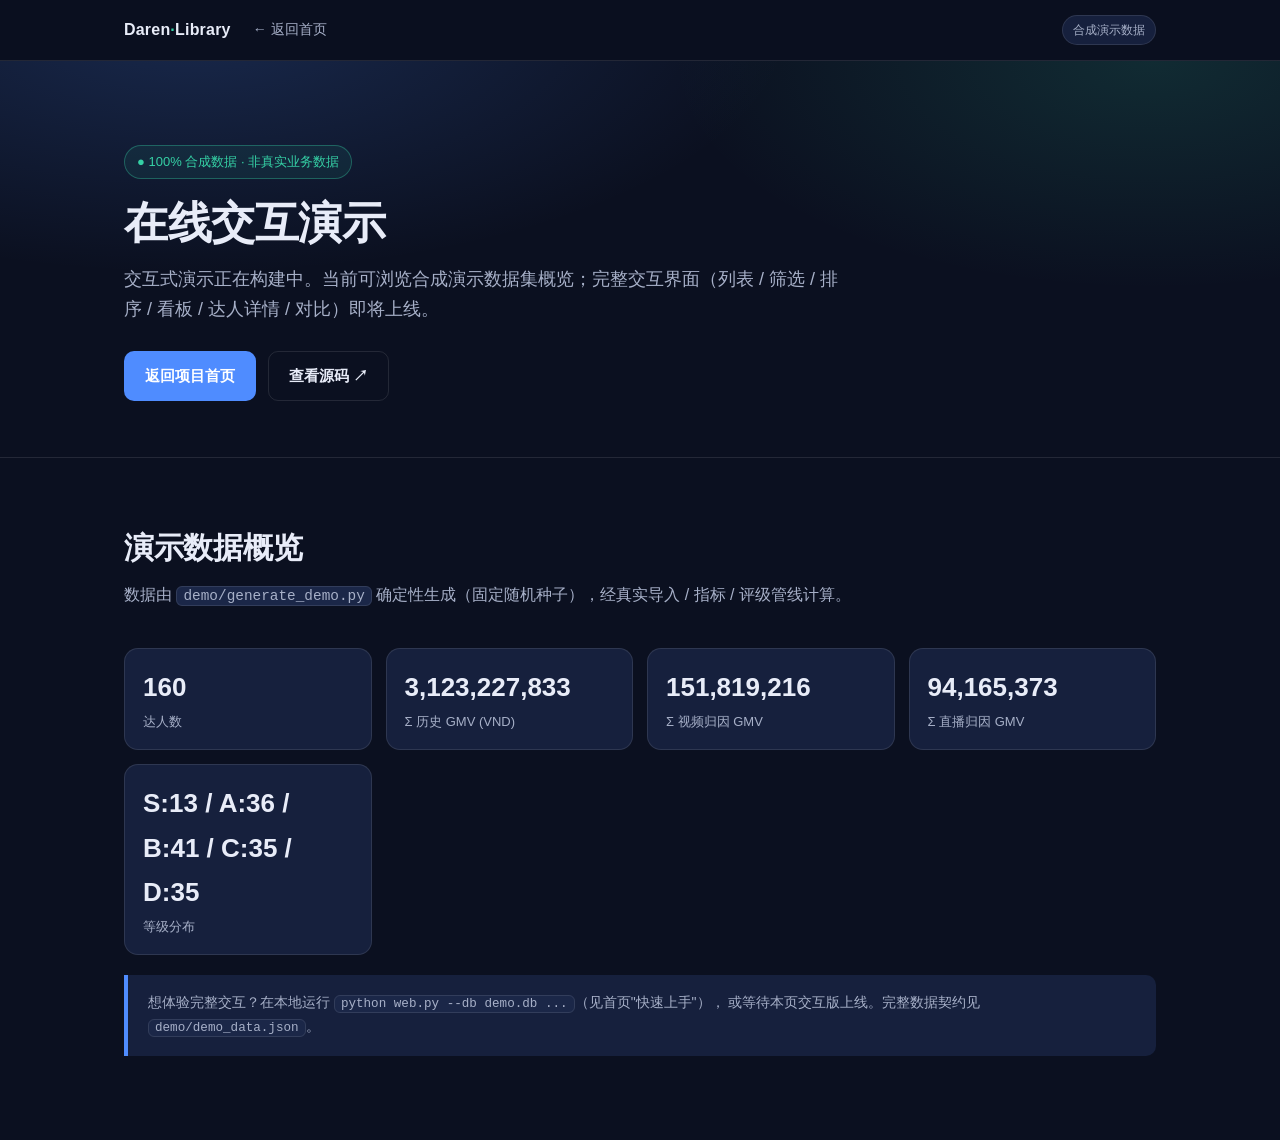
==== site/demo/index.html @ a2cd2994 "feat: 达人库智能管理与数据分析 — 应用 + 文档 + 合成演示 + GitHub Pages 站点 轻量级本地 Web 应用（零第三方依赖，仅 Python 3 标准库）： - 三表 Exce" ====
<!DOCTYPE html>
<html lang="zh-CN">
<head>
<meta charset="utf-8">
<meta name="viewport" content="width=device-width, initial-scale=1">
<title>在线演示 · 达人库</title>
<link rel="stylesheet" href="../assets/css/style.css">
</head>
<body>
<nav class="nav">
  <div class="wrap">
    <span class="brand">Daren<span class="dot">·</span>Library</span>
    <a class="link" href="../">← 返回首页</a>
    <span class="spacer"></span>
    <span class="pill">合成演示数据</span>
  </div>
</nav>
<header class="hero">
  <div class="wrap">
    <span class="kicker">● 100% 合成数据 · 非真实业务数据</span>
    <h1>在线交互演示</h1>
    <p class="lead">
      交互式演示正在构建中。当前可浏览合成演示数据集概览；完整交互界面（列表 / 筛选 / 排序 / 看板 / 达人详情 / 对比）即将上线。
    </p>
    <div class="cta">
      <a class="btn btn-primary" href="../">返回项目首页</a>
      <a class="btn btn-ghost" href="https://github.com/Leo-liz/daren-library">查看源码 ↗</a>
    </div>
  </div>
</header>
<section>
  <div class="wrap">
    <h2>演示数据概览</h2>
    <p class="sub">数据由 <code class="inline-code">demo/generate_demo.py</code> 确定性生成（固定随机种子），经真实导入 / 指标 / 评级管线计算。</p>
    <div id="overview" class="stats"></div>
    <div class="callout">
      <p>想体验完整交互？在本地运行 <code class="inline-code">python web.py --db demo.db ...</code>（见首页"快速上手"），
      或等待本页交互版上线。完整数据契约见 <code class="inline-code">demo/demo_data.json</code>。</p>
    </div>
  </div>
</section>
<script>
fetch('demo_data.json').then(r => r.json()).then(d => {
  const g = d.dashboard.grade_distribution || {};
  const el = document.getElementById('overview');
  const items = [
    ['达人数', d.dashboard.creator_count],
    ['Σ 历史 GMV (VND)', (d.dashboard.sum_historical_gmv || 0).toLocaleString()],
    ['Σ 视频归因 GMV', (d.dashboard.sum_video_attributed_gmv || 0).toLocaleString()],
    ['Σ 直播归因 GMV', (d.dashboard.sum_live_attributed_gmv || 0).toLocaleString()],
    ['等级分布', ['S','A','B','C','D'].map(k => (k + ':' + (g[k] || 0))).join(' / ')],
  ];
  el.innerHTML = items.map(([l, v]) =>
    '<div class="stat"><div class="num">' + v + '</div><div class="lbl">' + l + '</div></div>').join('');
}).catch(e => {
  document.getElementById('overview').innerHTML =
    '<div class="callout warn"><p>演示数据加载失败：' + e + '</p></div>';
});
</script>
</body>
</html>
---- site/assets/css/style.css ----
:root {
  --bg: #0b1020;
  --bg-soft: #121a33;
  --panel: #16203d;
  --panel-2: #1b2748;
  --ink: #e8ecf8;
  --ink-dim: #a7b0c8;
  --accent: #4f8cff;
  --accent-2: #35d0a5;
  --warn: #ffb454;
  --line: rgba(255, 255, 255, 0.10);
  --radius: 14px;
  --mono: ui-monospace, SFMono-Regular, Menlo, Consolas, "Liberation Mono", monospace;
}

* { box-sizing: border-box; }

html { scroll-behavior: smooth; }

body {
  margin: 0;
  background: var(--bg);
  color: var(--ink);
  font-family: -apple-system, BlinkMacSystemFont, "Segoe UI", "PingFang SC",
    "Hiragino Sans GB", "Microsoft YaHei", "Noto Sans SC", sans-serif;
  line-height: 1.7;
  -webkit-font-smoothing: antialiased;
}

a { color: var(--accent); text-decoration: none; }
a:hover { text-decoration: underline; }

.wrap { max-width: 1080px; margin: 0 auto; padding: 0 24px; }

/* ---------- top nav ---------- */
.nav {
  position: sticky; top: 0; z-index: 20;
  background: rgba(11, 16, 32, 0.86);
  backdrop-filter: blur(10px);
  border-bottom: 1px solid var(--line);
}
.nav .wrap { display: flex; align-items: center; gap: 22px; height: 60px; }
.nav .brand { font-weight: 700; color: var(--ink); letter-spacing: 0.2px; }
.nav .brand .dot { color: var(--accent-2); }
.nav a.link { color: var(--ink-dim); font-size: 14px; }
.nav a.link:hover { color: var(--ink); text-decoration: none; }
.nav .spacer { flex: 1; }
.nav .pill {
  font-size: 12px; padding: 4px 10px; border-radius: 999px;
  border: 1px solid var(--line); color: var(--ink-dim); background: var(--panel);
}

/* ---------- hero ---------- */
.hero { padding: 84px 0 56px; background:
  radial-gradient(1000px 420px at 15% -10%, rgba(79, 140, 255, 0.20), transparent 60%),
  radial-gradient(800px 380px at 90% 0%, rgba(53, 208, 165, 0.14), transparent 60%); }
.hero .kicker {
  display: inline-flex; align-items: center; gap: 8px;
  font-size: 13px; color: var(--accent-2);
  border: 1px solid rgba(53, 208, 165, 0.35); background: rgba(53, 208, 165, 0.08);
  padding: 5px 12px; border-radius: 999px; margin-bottom: 18px;
}
.hero h1 { font-size: 44px; line-height: 1.2; margin: 0 0 14px; letter-spacing: -0.5px; }
.hero h1 .grad { background: linear-gradient(90deg, var(--accent), var(--accent-2));
  -webkit-background-clip: text; background-clip: text; color: transparent; }
.hero p.lead { font-size: 18px; color: var(--ink-dim); max-width: 720px; margin: 0 0 26px; }
.hero .cta { display: flex; gap: 12px; flex-wrap: wrap; }
.btn {
  display: inline-flex; align-items: center; gap: 8px;
  padding: 11px 20px; border-radius: 10px; font-size: 15px; font-weight: 600;
  border: 1px solid transparent; cursor: pointer;
}
.btn:hover { text-decoration: none; transform: translateY(-1px); }
.btn-primary { background: var(--accent); color: #fff; }
.btn-ghost { background: transparent; color: var(--ink); border-color: var(--line); }
.btn-ghost:hover { border-color: var(--accent); }

/* ---------- stat strip ---------- */
.stats { display: grid; grid-template-columns: repeat(4, 1fr); gap: 14px; margin: 40px 0 0; }
.stat { background: var(--panel); border: 1px solid var(--line); border-radius: var(--radius); padding: 16px 18px; }
.stat .num { font-size: 26px; font-weight: 700; color: var(--ink); font-variant-numeric: tabular-nums; }
.stat .lbl { font-size: 13px; color: var(--ink-dim); margin-top: 2px; }

/* ---------- sections ---------- */
section { padding: 64px 0; border-top: 1px solid var(--line); }
section h2 { font-size: 30px; margin: 0 0 8px; letter-spacing: -0.3px; }
section .sub { color: var(--ink-dim); margin: 0 0 32px; max-width: 760px; }

/* feature cards */
.grid { display: grid; grid-template-columns: repeat(3, 1fr); gap: 16px; }
.card { background: var(--panel); border: 1px solid var(--line); border-radius: var(--radius); padding: 20px; }
.card h3 { margin: 0 0 8px; font-size: 16px; display: flex; align-items: center; gap: 8px; }
.card h3 .ico { color: var(--accent-2); }
.card p { margin: 0; color: var(--ink-dim); font-size: 14px; }

/* screenshots */
.shots { display: grid; grid-template-columns: repeat(2, 1fr); gap: 18px; }
.shot { background: var(--panel); border: 1px solid var(--line); border-radius: var(--radius); overflow: hidden; }
.shot img { width: 100%; display: block; border-bottom: 1px solid var(--line); }
.shot .cap { padding: 12px 16px; font-size: 14px; color: var(--ink-dim); }
.shot .cap b { color: var(--ink); }

/* architecture diagram */
.arch { background: var(--panel); border: 1px solid var(--line); border-radius: var(--radius); padding: 26px; }
.arch .row { display: grid; grid-template-columns: repeat(3, 1fr); gap: 14px; }
.arch .node { background: var(--panel-2); border: 1px solid var(--line); border-radius: 10px; padding: 14px 16px; text-align: center; }
.arch .node .t { font-weight: 600; font-size: 14px; }
.arch .node .d { font-size: 12px; color: var(--ink-dim); margin-top: 4px; }
.arch .flow { text-align: center; color: var(--accent); font-size: 20px; padding: 8px 0; }
.arch .node.src { border-color: rgba(255, 180, 84, 0.4); }
.arch .node.core { border-color: rgba(79, 140, 255, 0.5); }
.arch .node.out { border-color: rgba(53, 208, 165, 0.4); }

/* code block */
pre {
  background: #0d1428; border: 1px solid var(--line); border-radius: 10px;
  padding: 16px 18px; overflow-x: auto; font-family: var(--mono); font-size: 13.5px; line-height: 1.6;
  color: #cfe0ff;
}
code { font-family: var(--mono); }
.inline-code { background: var(--panel-2); border: 1px solid var(--line); border-radius: 6px; padding: 1px 6px; font-size: 0.9em; }

/* tables */
table { width: 100%; border-collapse: collapse; font-size: 14px; }
th, td { text-align: left; padding: 10px 12px; border-bottom: 1px solid var(--line); }
th { color: var(--ink-dim); font-weight: 600; font-size: 13px; }
td { color: var(--ink); }

/* grade badges */
.grade { display: inline-block; min-width: 26px; text-align: center; padding: 2px 8px; border-radius: 6px; font-weight: 700; font-size: 13px; }
.g-S { background: rgba(53, 208, 165, 0.18); color: var(--accent-2); border: 1px solid rgba(53,208,165,.4); }
.g-A { background: rgba(79, 140, 255, 0.18); color: var(--accent); border: 1px solid rgba(79,140,255,.4); }
.g-B { background: rgba(167, 176, 200, 0.16); color: var(--ink-dim); border: 1px solid var(--line); }
.g-C { background: rgba(255, 180, 84, 0.14); color: var(--warn); border: 1px solid rgba(255,180,84,.4); }
.g-D { background: rgba(255, 107, 107, 0.12); color: #ff8484; border: 1px solid rgba(255,107,107,.35); }

/* callout */
.callout { background: var(--panel); border-left: 4px solid var(--accent); border-radius: 0 10px 10px 0; padding: 16px 20px; margin: 20px 0; }
.callout.warn { border-left-color: var(--warn); }
.callout p { margin: 0; color: var(--ink-dim); font-size: 14px; }
.callout b { color: var(--ink); }

/* footer */
footer { border-top: 1px solid var(--line); padding: 34px 0 46px; color: var(--ink-dim); font-size: 14px; }
footer .wrap { display: flex; flex-wrap: wrap; gap: 18px; align-items: center; }
footer .spacer { flex: 1; }

@media (max-width: 860px) {
  .grid, .shots, .arch .row, .stats { grid-template-columns: 1fr; }
  .hero h1 { font-size: 34px; }
}
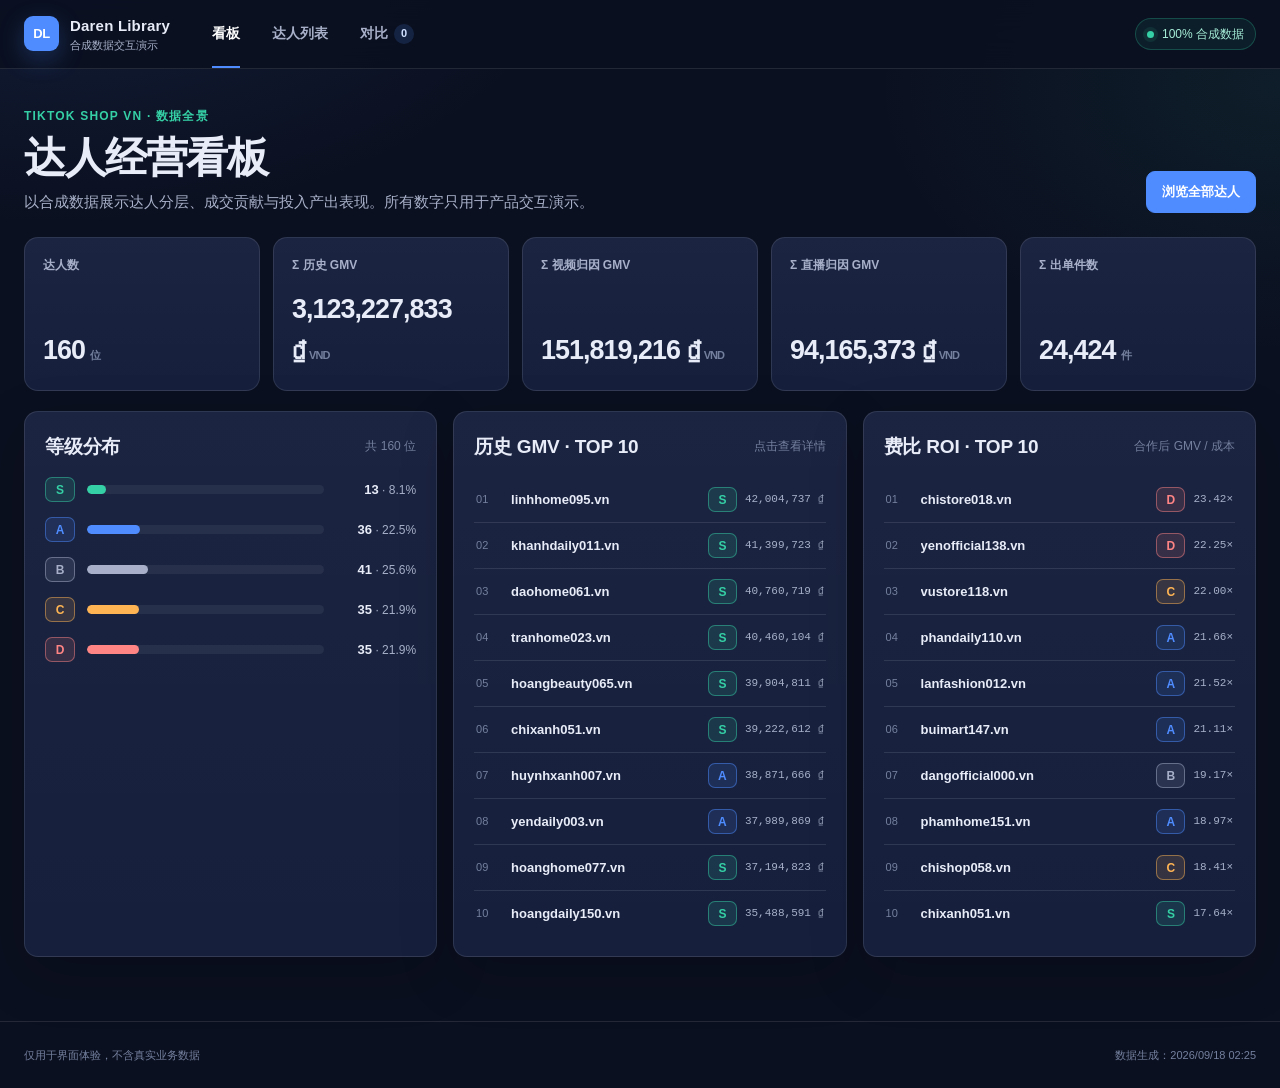
==== commit 4f65b4b2: "feat(site): 交互式合成数据演示（看板/列表/详情/对比） 纯静态 SPA（hash 路由，原生 JS/CSS，无构建/无 npm/无 CDN），消费 site/demo/demo_data" ====
--- a/site/demo/index.html
+++ b/site/demo/index.html
@@ -1,61 +1,55 @@
-<!DOCTYPE html>
+<!doctype html>
 <html lang="zh-CN">
 <head>
-<meta charset="utf-8">
-<meta name="viewport" content="width=device-width, initial-scale=1">
-<title>在线演示 · 达人库</title>
-<link rel="stylesheet" href="../assets/css/style.css">
+  <meta charset="utf-8">
+  <meta name="viewport" content="width=device-width, initial-scale=1">
+  <meta name="description" content="达人库合成数据交互演示">
+  <meta name="theme-color" content="#0b1020">
+  <title>达人库 · 合成数据演示</title>
+  <link rel="icon" href="data:image/svg+xml,%3Csvg xmlns='http://www.w3.org/2000/svg' viewBox='0 0 64 64'%3E%3Crect width='64' height='64' rx='16' fill='%234f8cff'/%3E%3Ctext x='32' y='41' text-anchor='middle' font-family='Arial' font-size='25' font-weight='700' fill='white'%3EDL%3C/text%3E%3C/svg%3E">
+  <link rel="stylesheet" href="./demo.css">
 </head>
 <body>
-<nav class="nav">
-  <div class="wrap">
-    <span class="brand">Daren<span class="dot">·</span>Library</span>
-    <a class="link" href="../">← 返回首页</a>
-    <span class="spacer"></span>
-    <span class="pill">合成演示数据</span>
-  </div>
-</nav>
-<header class="hero">
-  <div class="wrap">
-    <span class="kicker">● 100% 合成数据 · 非真实业务数据</span>
-    <h1>在线交互演示</h1>
-    <p class="lead">
-      交互式演示正在构建中。当前可浏览合成演示数据集概览；完整交互界面（列表 / 筛选 / 排序 / 看板 / 达人详情 / 对比）即将上线。
-    </p>
-    <div class="cta">
-      <a class="btn btn-primary" href="../">返回项目首页</a>
-      <a class="btn btn-ghost" href="https://github.com/Leo-liz/daren-library">查看源码 ↗</a>
+  <a class="skip-link" href="#app">跳到主要内容</a>
+  <header class="topbar">
+    <div class="shell topbar-inner">
+      <a class="brand" href="#/dashboard" aria-label="达人库演示首页">
+        <span class="brand-mark" aria-hidden="true">DL</span>
+        <span><strong>Daren Library</strong><small>合成数据交互演示</small></span>
+      </a>
+      <nav class="primary-nav" aria-label="主要导航">
+        <a href="#/dashboard" data-nav="dashboard">看板</a>
+        <a href="#/creators" data-nav="creators">达人列表</a>
+        <a href="#/compare" data-nav="compare">对比 <span id="compare-count" class="nav-count">0</span></a>
+      </nav>
+      <div class="synthetic-chip" title="页面只读取仓库内的合成数据">
+        <span class="status-dot" aria-hidden="true"></span>100% 合成数据
+      </div>
     </div>
-  </div>
-</header>
-<section>
-  <div class="wrap">
-    <h2>演示数据概览</h2>
-    <p class="sub">数据由 <code class="inline-code">demo/generate_demo.py</code> 确定性生成（固定随机种子），经真实导入 / 指标 / 评级管线计算。</p>
-    <div id="overview" class="stats"></div>
-    <div class="callout">
-      <p>想体验完整交互？在本地运行 <code class="inline-code">python web.py --db demo.db ...</code>（见首页"快速上手"），
-      或等待本页交互版上线。完整数据契约见 <code class="inline-code">demo/demo_data.json</code>。</p>
+  </header>
+
+  <main id="app" class="shell main" tabindex="-1" aria-live="polite">
+    <section class="loading-state" aria-label="正在加载演示数据">
+      <div class="loading-copy">
+        <span class="eyebrow">正在读取 demo_data.json</span>
+        <h1>准备达人数据</h1>
+        <p id="loading-label">正在加载本地合成数据…</p>
+      </div>
+      <div class="progress-track" aria-hidden="true"><span id="loading-progress"></span></div>
+      <div class="skeleton-grid">
+        <span></span><span></span><span></span><span></span><span></span>
+      </div>
+    </section>
+  </main>
+
+  <footer class="footer">
+    <div class="shell footer-inner">
+      <span>仅用于界面体验，不含真实业务数据</span>
+      <span id="data-timestamp">数据加载中</span>
     </div>
-  </div>
-</section>
-<script>
-fetch('demo_data.json').then(r => r.json()).then(d => {
-  const g = d.dashboard.grade_distribution || {};
-  const el = document.getElementById('overview');
-  const items = [
-    ['达人数', d.dashboard.creator_count],
-    ['Σ 历史 GMV (VND)', (d.dashboard.sum_historical_gmv || 0).toLocaleString()],
-    ['Σ 视频归因 GMV', (d.dashboard.sum_video_attributed_gmv || 0).toLocaleString()],
-    ['Σ 直播归因 GMV', (d.dashboard.sum_live_attributed_gmv || 0).toLocaleString()],
-    ['等级分布', ['S','A','B','C','D'].map(k => (k + ':' + (g[k] || 0))).join(' / ')],
-  ];
-  el.innerHTML = items.map(([l, v]) =>
-    '<div class="stat"><div class="num">' + v + '</div><div class="lbl">' + l + '</div></div>').join('');
-}).catch(e => {
-  document.getElementById('overview').innerHTML =
-    '<div class="callout warn"><p>演示数据加载失败：' + e + '</p></div>';
-});
-</script>
+  </footer>
+  <div id="toast" class="toast" role="status" aria-live="polite"></div>
+  <noscript><div class="noscript">此演示需要启用 JavaScript。</div></noscript>
+  <script src="./app.js" defer></script>
 </body>
 </html>
--- a/site/demo/demo.css
+++ b/site/demo/demo.css
@@ -0,0 +1,327 @@
+:root {
+  color-scheme: dark;
+  --bg: #0b1020;
+  --bg-soft: #10182f;
+  --panel: #16203d;
+  --panel-2: #1b2748;
+  --panel-3: #202e52;
+  --ink: #e8ecf8;
+  --ink-dim: #a7b0c8;
+  --ink-faint: #74809e;
+  --accent: #4f8cff;
+  --accent-2: #35d0a5;
+  --warn: #ffb454;
+  --danger: #ff8484;
+  --line: rgba(255, 255, 255, 0.1);
+  --line-strong: rgba(255, 255, 255, 0.18);
+  --radius: 14px;
+  --radius-sm: 9px;
+  --shadow: 0 18px 55px rgba(0, 0, 0, 0.2);
+  --font: -apple-system, BlinkMacSystemFont, "Segoe UI", "PingFang SC", "Hiragino Sans GB", "Microsoft YaHei", sans-serif;
+  --mono: ui-monospace, SFMono-Regular, Menlo, Consolas, monospace;
+}
+
+* { box-sizing: border-box; }
+html { min-width: 320px; scroll-behavior: smooth; }
+body {
+  margin: 0;
+  min-height: 100vh;
+  background:
+    radial-gradient(900px 520px at 4% -8%, rgba(79, 140, 255, 0.12), transparent 60%),
+    radial-gradient(700px 460px at 100% 8%, rgba(53, 208, 165, 0.07), transparent 58%),
+    var(--bg);
+  color: var(--ink);
+  font-family: var(--font);
+  line-height: 1.55;
+  -webkit-font-smoothing: antialiased;
+}
+button, input, select { font: inherit; }
+button, a { -webkit-tap-highlight-color: transparent; }
+a { color: inherit; text-decoration: none; }
+button { color: inherit; }
+
+.skip-link {
+  position: fixed; left: 16px; top: -60px; z-index: 100;
+  padding: 10px 14px; border-radius: 8px; background: var(--accent); color: #fff;
+}
+.skip-link:focus { top: 12px; }
+.shell { width: min(1440px, calc(100% - 48px)); margin-inline: auto; }
+.topbar {
+  position: sticky; top: 0; z-index: 30;
+  border-bottom: 1px solid var(--line);
+  background: rgba(11, 16, 32, 0.9);
+  backdrop-filter: blur(16px);
+}
+.topbar-inner { min-height: 68px; display: flex; align-items: center; gap: 28px; }
+.brand { display: inline-flex; align-items: center; gap: 11px; min-width: max-content; }
+.brand-mark {
+  display: grid; place-items: center; width: 35px; height: 35px; border-radius: 9px;
+  background: var(--accent); color: #fff; font-weight: 800; font-size: 13px; letter-spacing: -.4px;
+  box-shadow: 0 8px 24px rgba(79, 140, 255, .25);
+}
+.brand strong { display: block; font-size: 15px; letter-spacing: .2px; }
+.brand small { display: block; color: var(--ink-dim); font-size: 11px; font-weight: 500; }
+.primary-nav { display: flex; align-self: stretch; align-items: stretch; gap: 4px; }
+.primary-nav a {
+  position: relative; display: inline-flex; align-items: center; gap: 6px;
+  padding: 0 14px; color: var(--ink-dim); font-size: 14px; font-weight: 650;
+}
+.primary-nav a:hover { color: var(--ink); }
+.primary-nav a[aria-current="page"] { color: #fff; }
+.primary-nav a[aria-current="page"]::after {
+  content: ""; position: absolute; left: 14px; right: 14px; bottom: 0; height: 2px; background: var(--accent);
+}
+.nav-count {
+  min-width: 20px; height: 20px; padding: 0 6px; border-radius: 999px; display: inline-grid; place-items: center;
+  color: #cfe0ff; background: rgba(79, 140, 255, .16); font-size: 11px;
+}
+.synthetic-chip {
+  margin-left: auto; display: inline-flex; align-items: center; gap: 8px; white-space: nowrap;
+  border: 1px solid rgba(53, 208, 165, .26); background: rgba(53, 208, 165, .07);
+  border-radius: 999px; padding: 6px 11px; color: #a7efd9; font-size: 12px;
+}
+.status-dot { width: 7px; height: 7px; border-radius: 50%; background: var(--accent-2); box-shadow: 0 0 0 4px rgba(53, 208, 165, .1); }
+
+.main { min-height: calc(100vh - 135px); padding-block: 38px 64px; }
+.main:focus { outline: none; }
+.page-head { display: flex; align-items: end; justify-content: space-between; gap: 24px; margin-bottom: 24px; }
+.eyebrow { display: block; margin-bottom: 8px; color: var(--accent-2); font-size: 12px; font-weight: 750; letter-spacing: .1em; text-transform: uppercase; }
+h1, h2, h3, p { margin-top: 0; }
+h1 { margin-bottom: 8px; font-size: clamp(28px, 4vw, 42px); line-height: 1.15; letter-spacing: -.035em; }
+h2 { margin-bottom: 16px; font-size: 19px; letter-spacing: -.01em; }
+h3 { font-size: 15px; }
+.lede { max-width: 760px; margin-bottom: 0; color: var(--ink-dim); font-size: 15px; }
+.head-actions { display: flex; gap: 10px; flex-wrap: wrap; justify-content: flex-end; }
+.btn {
+  min-height: 42px; display: inline-flex; align-items: center; justify-content: center; gap: 8px;
+  padding: 9px 15px; border: 1px solid var(--line-strong); border-radius: var(--radius-sm);
+  background: var(--panel); color: var(--ink); font-weight: 700; font-size: 13px; cursor: pointer;
+  transition: border-color .16s ease, background .16s ease, transform .16s ease;
+}
+.btn:hover { border-color: rgba(79, 140, 255, .62); background: var(--panel-2); }
+.btn:active { transform: translateY(1px); }
+.btn-primary { border-color: var(--accent); background: var(--accent); color: #fff; }
+.btn-primary:hover { background: #649aff; }
+.btn-quiet { min-height: 34px; padding: 6px 10px; background: transparent; }
+.btn-danger { color: #ffc1c1; border-color: rgba(255, 132, 132, .25); }
+.btn[disabled] { opacity: .45; pointer-events: none; }
+
+.stats-grid { display: grid; grid-template-columns: repeat(5, minmax(0, 1fr)); gap: 13px; margin-bottom: 20px; }
+.stat-card, .panel, .metric-card {
+  border: 1px solid var(--line); background: linear-gradient(180deg, rgba(255,255,255,.018), transparent), var(--panel);
+  border-radius: var(--radius);
+}
+.stat-card { min-height: 126px; padding: 18px; display: flex; flex-direction: column; justify-content: space-between; }
+.stat-card .label { color: var(--ink-dim); font-size: 12px; font-weight: 650; }
+.stat-card .value { margin-top: 14px; font-size: clamp(21px, 2.1vw, 30px); font-weight: 780; letter-spacing: -.035em; font-variant-numeric: tabular-nums; }
+.stat-card .unit { margin-left: 5px; color: var(--ink-faint); font-size: 11px; font-weight: 600; }
+.dashboard-grid { display: grid; grid-template-columns: minmax(0, 1.05fr) minmax(0, 1fr) minmax(0, 1fr); gap: 16px; }
+.panel { min-width: 0; padding: 20px; box-shadow: var(--shadow); }
+.panel-head { display: flex; align-items: center; justify-content: space-between; gap: 12px; margin-bottom: 16px; }
+.panel-head h2, .panel-head h3 { margin: 0; }
+.panel-note { color: var(--ink-faint); font-size: 12px; }
+
+.grade-chart { display: grid; gap: 15px; }
+.grade-row { display: grid; grid-template-columns: 30px minmax(0, 1fr) 80px; gap: 12px; align-items: center; }
+.grade-track { height: 9px; border-radius: 999px; background: rgba(255,255,255,.06); overflow: hidden; }
+.grade-bar { display: block; height: 100%; width: var(--bar-width); border-radius: inherit; background: var(--grade-color); }
+.grade-value { text-align: right; color: var(--ink-dim); font-size: 12px; font-variant-numeric: tabular-nums; }
+.grade-value strong { color: var(--ink); font-size: 13px; }
+.grade-badge {
+  display: inline-grid; place-items: center; min-width: 29px; height: 25px; padding: 0 8px;
+  border: 1px solid color-mix(in srgb, var(--grade-color) 48%, transparent);
+  border-radius: 7px; background: color-mix(in srgb, var(--grade-color) 13%, transparent);
+  color: var(--grade-color); font-size: 12px; font-weight: 800;
+}
+.grade-S { --grade-color: #35d0a5; }
+.grade-A { --grade-color: #4f8cff; }
+.grade-B { --grade-color: #a7b0c8; }
+.grade-C { --grade-color: #ffb454; }
+.grade-D { --grade-color: #ff8484; }
+
+.rank-list { margin: 0; padding: 0; list-style: none; }
+.rank-item { border-top: 1px solid var(--line); }
+.rank-item:first-child { border-top: 0; }
+.rank-link { display: grid; grid-template-columns: 25px minmax(0, 1fr) auto; gap: 10px; align-items: center; padding: 10px 2px; border-radius: 7px; }
+.rank-link:hover { background: rgba(255,255,255,.025); }
+.rank-no { color: var(--ink-faint); font-size: 11px; font-variant-numeric: tabular-nums; }
+.rank-name { overflow: hidden; text-overflow: ellipsis; white-space: nowrap; font-size: 13px; font-weight: 650; }
+.rank-meta { display: flex; align-items: center; gap: 8px; }
+.rank-value { color: var(--ink-dim); font-family: var(--mono); font-size: 11px; font-variant-numeric: tabular-nums; }
+
+.filter-panel { margin-bottom: 16px; padding: 16px; }
+.filter-grid { display: grid; grid-template-columns: minmax(220px, 1.4fr) minmax(175px, .75fr) minmax(185px, .8fr) minmax(270px, 1fr); gap: 13px; align-items: end; }
+.field { display: grid; gap: 7px; min-width: 0; }
+.field > label, .field > span { color: var(--ink-dim); font-size: 11px; font-weight: 700; }
+.control {
+  width: 100%; min-height: 42px; border: 1px solid var(--line-strong); border-radius: var(--radius-sm);
+  background: #10182f; color: var(--ink); padding: 8px 11px; outline: none;
+}
+.control::placeholder { color: #68738f; }
+.control:focus { border-color: var(--accent); box-shadow: 0 0 0 3px rgba(79, 140, 255, .13); }
+.grade-filter { min-height: 42px; display: flex; align-items: center; gap: 5px; flex-wrap: wrap; }
+.grade-choice input { position: absolute; opacity: 0; pointer-events: none; }
+.grade-choice span {
+  width: 35px; height: 34px; display: grid; place-items: center; border: 1px solid var(--line);
+  border-radius: 7px; color: var(--ink-dim); background: var(--bg-soft); cursor: pointer; font-size: 12px; font-weight: 800;
+}
+.grade-choice input:focus-visible + span { outline: 2px solid var(--accent); outline-offset: 2px; }
+.grade-choice input:checked + span { color: var(--grade-color); border-color: color-mix(in srgb, var(--grade-color) 55%, transparent); background: color-mix(in srgb, var(--grade-color) 12%, transparent); }
+.range-inputs { display: grid; grid-template-columns: 1fr 16px 1fr; gap: 7px; align-items: center; }
+.range-inputs i { color: var(--ink-faint); font-style: normal; text-align: center; }
+.result-bar { display: flex; justify-content: space-between; align-items: center; gap: 14px; margin: 17px 2px 11px; color: var(--ink-dim); font-size: 12px; }
+.result-bar strong { color: var(--ink); }
+.compare-hint { color: #b8caf4; }
+
+.table-wrap { width: 100%; overflow: auto; border: 1px solid var(--line); border-radius: var(--radius); background: var(--panel); }
+table { width: 100%; border-collapse: collapse; font-size: 12px; }
+th, td { padding: 12px 13px; border-bottom: 1px solid var(--line); text-align: left; vertical-align: middle; }
+th { color: var(--ink-dim); background: #121b34; font-size: 11px; font-weight: 700; white-space: nowrap; }
+td { color: #dce3f6; font-variant-numeric: tabular-nums; }
+tbody tr:last-child td { border-bottom: 0; }
+.creator-row { cursor: pointer; transition: background .14s ease; }
+.creator-row:hover, .creator-row:focus { background: rgba(79, 140, 255, .055); outline: none; }
+.creator-row:focus-visible { box-shadow: inset 0 0 0 2px var(--accent); }
+.check-cell { width: 42px; text-align: center; }
+.compare-check { width: 17px; height: 17px; accent-color: var(--accent); cursor: pointer; }
+.creator-cell { min-width: 270px; max-width: 390px; }
+.creator-name-line { display: flex; align-items: center; gap: 8px; margin-bottom: 4px; }
+.creator-name { color: var(--ink); font-size: 13px; font-weight: 750; overflow-wrap: anywhere; }
+.creator-handle { color: var(--ink-faint); font-size: 11px; }
+.creator-context { display: flex; align-items: center; gap: 5px; flex-wrap: wrap; margin-top: 7px; }
+.tag { display: inline-flex; align-items: center; padding: 2px 7px; border: 1px solid rgba(79,140,255,.21); border-radius: 999px; color: #adc7ff; background: rgba(79,140,255,.07); font-size: 10px; }
+.annotation { color: var(--ink-dim); font-size: 10px; }
+.num { text-align: right; white-space: nowrap; font-family: var(--mono); font-size: 11px; }
+.score-cell { min-width: 108px; }
+.score-line { display: flex; align-items: center; gap: 8px; }
+.mini-track { width: 55px; height: 5px; border-radius: 999px; background: rgba(255,255,255,.08); overflow: hidden; }
+.mini-track span { display: block; width: var(--score-width); height: 100%; background: var(--grade-color, var(--accent)); }
+.pagination { display: flex; justify-content: center; align-items: center; gap: 10px; margin-top: 18px; }
+.page-status { min-width: 100px; color: var(--ink-dim); text-align: center; font-size: 12px; }
+
+.breadcrumb { display: flex; gap: 8px; margin-bottom: 18px; color: var(--ink-faint); font-size: 12px; }
+.breadcrumb a { color: #adc7ff; }
+.creator-hero { display: flex; align-items: flex-start; justify-content: space-between; gap: 24px; margin-bottom: 20px; }
+.creator-title-line { display: flex; align-items: center; gap: 12px; flex-wrap: wrap; }
+.creator-title-line h1 { margin: 0; }
+.score-pill { display: inline-flex; gap: 5px; align-items: baseline; color: var(--ink-dim); }
+.score-pill strong { color: var(--ink); font-size: 19px; }
+.identity-line { margin: 9px 0 0; color: var(--ink-dim); font-family: var(--mono); font-size: 11px; overflow-wrap: anywhere; }
+.detail-context { margin-top: 13px; display: flex; gap: 7px; align-items: center; flex-wrap: wrap; }
+.detail-annotation { margin-left: 2px; color: var(--ink-dim); font-size: 12px; }
+.section-block { margin-top: 22px; }
+.section-title { display: flex; justify-content: space-between; align-items: baseline; gap: 16px; margin-bottom: 12px; }
+.section-title h2 { margin: 0; }
+.section-title p { margin: 0; color: var(--ink-faint); font-size: 11px; }
+.metric-groups { display: grid; grid-template-columns: repeat(2, minmax(0, 1fr)); gap: 14px; }
+.metric-group { padding: 17px; }
+.metric-group h3 { margin: 0 0 12px; color: var(--ink-dim); font-size: 12px; letter-spacing: .06em; }
+.metric-grid { display: grid; grid-template-columns: repeat(2, minmax(0, 1fr)); gap: 8px; }
+.metric-card { overflow: hidden; background: var(--bg-soft); }
+.metric-card summary { position: relative; min-height: 73px; display: flex; flex-direction: column; justify-content: center; gap: 4px; padding: 11px 28px 11px 12px; cursor: pointer; list-style: none; }
+.metric-card summary::-webkit-details-marker { display: none; }
+.metric-card summary::after { content: "+"; position: absolute; right: 11px; top: 10px; color: var(--ink-faint); }
+.metric-card[open] summary::after { content: "−"; }
+.metric-label { color: var(--ink-dim); font-size: 10px; }
+.metric-value { color: var(--ink); font-size: 15px; font-weight: 750; font-variant-numeric: tabular-nums; overflow-wrap: anywhere; }
+.metric-value.missing { color: var(--warn); font-size: 12px; }
+.metric-source { border-top: 1px solid var(--line); padding: 9px 12px 11px; color: var(--ink-faint); font-family: var(--mono); font-size: 9px; overflow-wrap: anywhere; }
+.metric-source b { color: var(--ink-dim); font-family: var(--font); }
+
+.evidence-summary { display: flex; align-items: center; justify-content: space-between; gap: 15px; cursor: pointer; list-style: none; }
+.evidence-summary::-webkit-details-marker { display: none; }
+.evidence-summary h2 { margin: 0; }
+.interval-chip { color: #c9d8ff; border: 1px solid rgba(79,140,255,.28); background: rgba(79,140,255,.08); border-radius: 8px; padding: 5px 9px; font-size: 11px; }
+.evidence-body { padding-top: 18px; }
+.formula-note { margin: 0 0 13px; color: var(--ink-dim); font-size: 11px; }
+.detail-grid { display: grid; grid-template-columns: repeat(2, minmax(0, 1fr)); gap: 16px; }
+.detail-grid .panel { box-shadow: none; }
+.subsection { min-width: 0; }
+.subsection.full { grid-column: 1 / -1; }
+.empty-state { min-height: 96px; display: grid; place-items: center; border: 1px dashed var(--line-strong); border-radius: 10px; color: var(--ink-faint); font-size: 12px; }
+.timeline { position: relative; display: grid; gap: 17px; padding-left: 18px; }
+.timeline::before { content: ""; position: absolute; left: 4px; top: 5px; bottom: 5px; width: 1px; background: var(--line-strong); }
+.timeline-item { position: relative; }
+.timeline-item::before { content: ""; position: absolute; left: -18px; top: 6px; width: 9px; height: 9px; border-radius: 50%; background: var(--accent-2); box-shadow: 0 0 0 4px rgba(53,208,165,.08); }
+.timeline-meta { color: var(--ink-faint); font-size: 10px; }
+.timeline-content { margin: 4px 0 0; color: var(--ink); font-size: 12px; }
+.timeline-next { margin-top: 3px; color: #b8caf4; font-size: 11px; }
+
+.compare-board { overflow: auto; border: 1px solid var(--line); border-radius: var(--radius); background: var(--panel); }
+.compare-table { min-width: 760px; table-layout: fixed; }
+.compare-table th:first-child, .compare-table td:first-child { width: 185px; position: sticky; left: 0; z-index: 2; background: #121b34; }
+.compare-person { min-height: 122px; display: flex; flex-direction: column; gap: 7px; align-items: flex-start; }
+.compare-person strong { font-size: 14px; overflow-wrap: anywhere; }
+.compare-person small { color: var(--ink-faint); font-family: var(--mono); font-size: 9px; overflow-wrap: anywhere; }
+.best { color: var(--accent-2); font-weight: 800; }
+.compare-empty { text-align: center; padding: 70px 20px; }
+.compare-empty h1 { font-size: 28px; }
+.compare-empty p { color: var(--ink-dim); }
+.creator-picks { max-width: 820px; display: flex; justify-content: center; flex-wrap: wrap; gap: 8px; margin: 25px auto 0; }
+
+.loading-state { max-width: 940px; margin: 11vh auto 0; }
+.loading-copy h1 { margin-bottom: 6px; }
+.loading-copy p { color: var(--ink-dim); }
+.progress-track { height: 4px; border-radius: 999px; overflow: hidden; background: rgba(255,255,255,.07); }
+.progress-track span { display: block; width: 12%; height: 100%; border-radius: inherit; background: var(--accent); transition: width .2s ease; animation: loading 1.4s ease-in-out infinite; }
+.skeleton-grid { display: grid; grid-template-columns: repeat(5, 1fr); gap: 12px; margin-top: 30px; }
+.skeleton-grid span { height: 120px; border: 1px solid var(--line); border-radius: var(--radius); background: linear-gradient(100deg, var(--panel) 20%, var(--panel-2) 45%, var(--panel) 70%); background-size: 220% 100%; animation: shimmer 1.25s linear infinite; }
+.error-card { max-width: 620px; margin: 12vh auto 0; padding: 28px; text-align: center; }
+.error-card h1 { font-size: 27px; }
+.error-card p { color: var(--ink-dim); }
+.error-detail { margin: 15px 0; color: var(--danger); font-family: var(--mono); font-size: 11px; overflow-wrap: anywhere; }
+.footer { border-top: 1px solid var(--line); color: var(--ink-faint); font-size: 11px; }
+.footer-inner { min-height: 66px; display: flex; align-items: center; justify-content: space-between; gap: 20px; }
+.toast {
+  position: fixed; right: 22px; bottom: 22px; z-index: 50; max-width: 360px;
+  padding: 11px 14px; border: 1px solid var(--line-strong); border-radius: 10px;
+  background: #1b2748; color: var(--ink); box-shadow: var(--shadow); font-size: 12px;
+  opacity: 0; transform: translateY(12px); pointer-events: none; transition: .2s ease;
+}
+.toast.show { opacity: 1; transform: translateY(0); }
+.noscript { position: fixed; inset: auto 16px 16px; z-index: 100; padding: 12px; background: var(--danger); color: #160b0b; }
+.muted { color: var(--ink-faint); }
+
+:focus-visible { outline: 2px solid var(--accent); outline-offset: 2px; }
+@keyframes shimmer { to { background-position-x: -220%; } }
+@keyframes loading { 0%,100% { width: 12%; } 50% { width: 72%; } }
+
+@media (max-width: 1120px) {
+  .stats-grid { grid-template-columns: repeat(3, 1fr); }
+  .dashboard-grid { grid-template-columns: 1fr 1fr; }
+  .dashboard-grid > :first-child { grid-column: 1 / -1; }
+  .filter-grid { grid-template-columns: 1fr 1fr; }
+}
+@media (max-width: 780px) {
+  .shell { width: min(100% - 28px, 1440px); }
+  .topbar-inner { gap: 12px; min-height: 62px; flex-wrap: wrap; padding-block: 8px; }
+  .brand small, .synthetic-chip { display: none; }
+  .primary-nav { margin-left: auto; }
+  .primary-nav a { min-height: 42px; padding-inline: 9px; font-size: 12px; }
+  .primary-nav a[aria-current="page"]::after { left: 9px; right: 9px; }
+  .main { padding-block: 28px 48px; }
+  .page-head, .creator-hero { align-items: flex-start; flex-direction: column; }
+  .head-actions { justify-content: flex-start; }
+  .stats-grid { grid-template-columns: 1fr 1fr; }
+  .dashboard-grid, .metric-groups, .detail-grid { grid-template-columns: 1fr; }
+  .dashboard-grid > :first-child, .subsection.full { grid-column: auto; }
+  .filter-grid { grid-template-columns: 1fr; }
+  .metric-grid { grid-template-columns: 1fr 1fr; }
+  .skeleton-grid { grid-template-columns: 1fr 1fr; }
+  .skeleton-grid span:last-child { display: none; }
+  .footer-inner { align-items: flex-start; flex-direction: column; justify-content: center; gap: 3px; }
+}
+@media (max-width: 480px) {
+  .shell { width: min(100% - 20px, 1440px); }
+  .brand > span:last-child { display: none; }
+  .primary-nav { flex: 1; justify-content: flex-end; }
+  .primary-nav a { padding-inline: 7px; }
+  .stats-grid, .metric-grid { grid-template-columns: 1fr; }
+  .stat-card { min-height: 105px; }
+  .panel { padding: 15px; }
+  .grade-row { grid-template-columns: 30px minmax(0, 1fr) 68px; gap: 8px; }
+}
+@media (prefers-reduced-motion: reduce) {
+  html { scroll-behavior: auto; }
+  *, *::before, *::after { animation-duration: .01ms !important; animation-iteration-count: 1 !important; transition-duration: .01ms !important; }
+}
